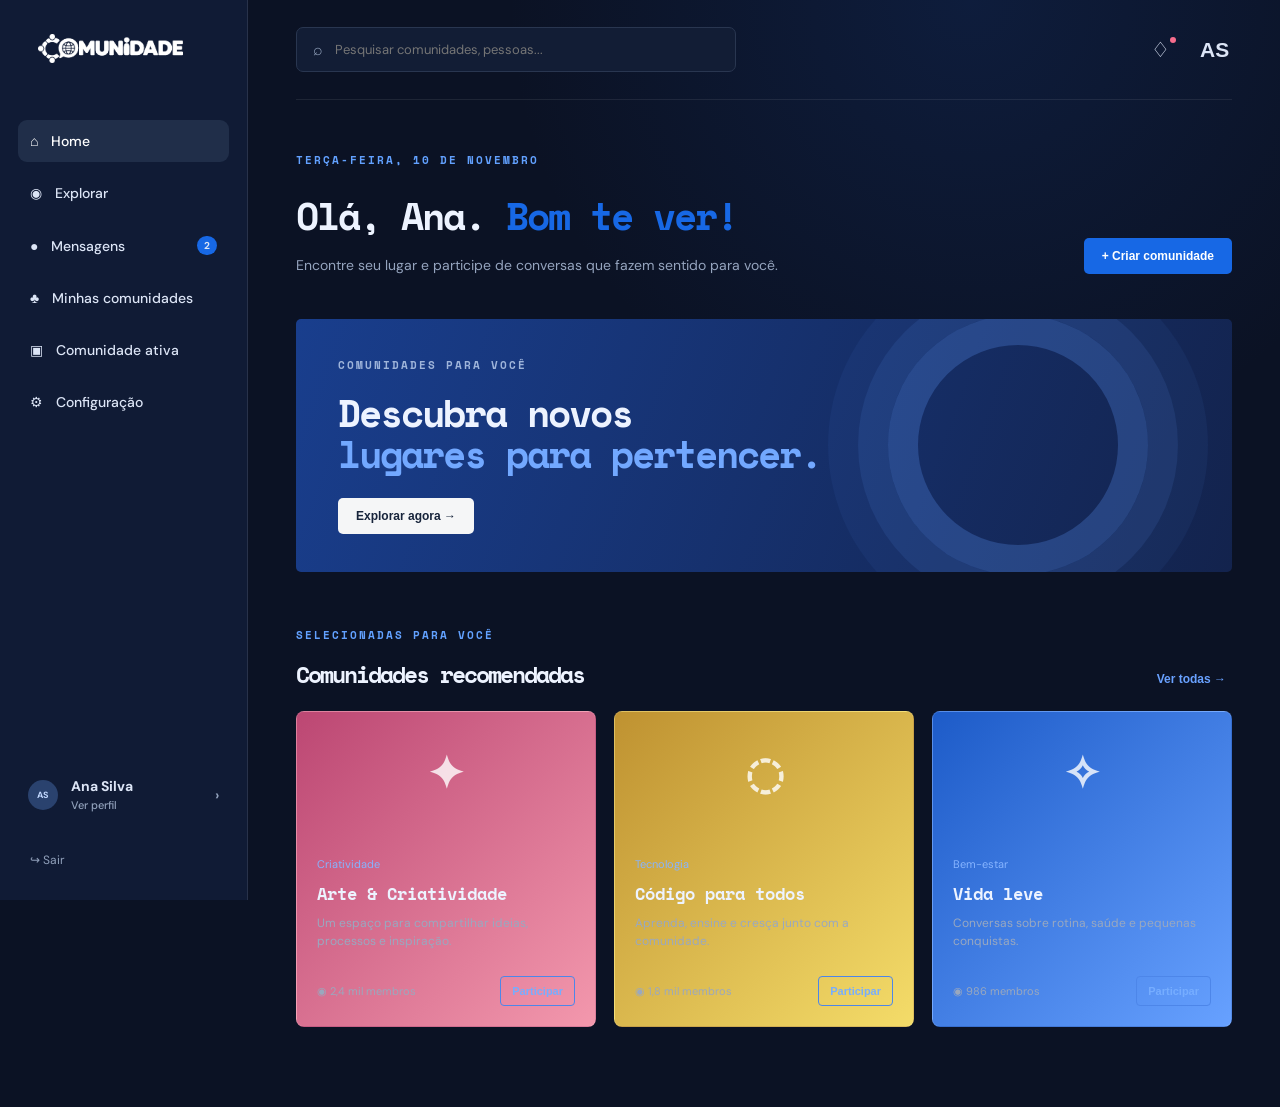
==== app.html @ 450a6f8a "Adiciona prototipo navegavel do MVP Co-authored-by: Copilot <223556219+Copilot@users.noreply.github." ====
<!doctype html>
<html lang="pt-BR">
  <head>
    <meta charset="UTF-8" />
    <meta name="viewport" content="width=device-width, initial-scale=1.0" />
    <title>Início | Comunidade</title>
    <link rel="preconnect" href="https://fonts.googleapis.com" />
    <link rel="preconnect" href="https://fonts.gstatic.com" crossorigin />
    <link href="https://fonts.googleapis.com/css2?family=DM+Sans:wght@400;500;600;700&family=Space+Mono:wght@400;700&display=swap" rel="stylesheet" />
    <link rel="stylesheet" href="css/styles.css" />
  </head>
  <body class="app-page">
    <aside class="app-sidebar">
      <a class="app-logo" href="#home"><img src="arquivos/logo-comunidade.png" alt="Comunidade" /></a>
      <nav class="app-nav" aria-label="Menu da aplicação">
        <button class="app-nav-item active" data-view="home">⌂ <span>Home</span></button>
        <button class="app-nav-item" data-view="discovery">◉ <span>Explorar</span></button>
        <button class="app-nav-item" data-view="messages">● <span>Mensagens</span><b>2</b></button>
        <button class="app-nav-item" data-view="communities">♣ <span>Minhas comunidades</span></button>
        <button class="app-nav-item" data-view="community">▣ <span>Comunidade ativa</span></button>
        <button class="app-nav-item" data-view="admin">▤ <span>Painel do criador</span></button>
        <button class="app-nav-item" data-view="settings">⚙ <span>Configuração</span></button>
      </nav>
      <div class="sidebar-bottom">
        <button class="profile-mini" data-view="profile"><span class="avatar avatar-small">AS</span><span><strong>Ana Silva</strong><small>Ver perfil</small></span><b>›</b></button>
        <a href="index.html">↪ Sair</a>
      </div>
    </aside>

    <main class="app-main">
      <header class="app-topbar">
        <div class="search-box"><span>⌕</span><input id="global-search" type="search" placeholder="Pesquisar comunidades, pessoas..." /></div>
        <div class="top-actions"><button aria-label="Notificações">♢<b class="notification-dot"></b></button><button class="avatar">AS</button></div>
      </header>

      <section class="app-view active-view" id="home-view">
        <div class="app-welcome"><div><p class="eyebrow blue-eyebrow">terça-feira, 10 de novembro</p><h1>Olá, Ana. <span>Bom te ver!</span></h1><p>Encontre seu lugar e participe de conversas que fazem sentido para você.</p></div><button class="button button-primary" data-view="create">+ Criar comunidade</button></div>
        <div class="app-hero-banner"><div><p class="eyebrow">comunidades para você</p><h2>Descubra novos<br /><strong>lugares para pertencer.</strong></h2><button class="button button-light" data-view="discovery">Explorar agora →</button></div><div class="banner-shape" aria-hidden="true"></div></div>
        <div class="content-heading"><div><p class="eyebrow blue-eyebrow">selecionadas para você</p><h2>Comunidades recomendadas</h2></div><button class="text-button" data-view="discovery">Ver todas →</button></div>
        <div class="app-cards">
          <article class="app-community-card gradient-pink"><div class="community-cover">✦</div><div class="community-info"><span class="tag">Criatividade</span><h3>Arte & Criatividade</h3><p>Um espaço para compartilhar ideias, processos e inspiração.</p><div class="card-footer"><span>◉ 2,4 mil membros</span><button class="join-button">Participar</button></div></div></article>
          <article class="app-community-card gradient-yellow"><div class="community-cover">◌</div><div class="community-info"><span class="tag">Tecnologia</span><h3>Código para todos</h3><p>Aprenda, ensine e cresça junto com a comunidade.</p><div class="card-footer"><span>◉ 1,8 mil membros</span><button class="join-button">Participar</button></div></div></article>
          <article class="app-community-card gradient-blue"><div class="community-cover">✧</div><div class="community-info"><span class="tag">Bem-estar</span><h3>Vida leve</h3><p>Conversas sobre rotina, saúde e pequenas conquistas.</p><div class="card-footer"><span>◉ 986 membros</span><button class="join-button">Participar</button></div></div></article>
        </div>
      </section>

      <section class="app-view" id="discovery-view">
        <div class="page-title"><p class="eyebrow blue-eyebrow">explore novos espaços</p><h1>Descobrir comunidades</h1><p>Pesquise por interesses e encontre um grupo para chamar de seu.</p></div>
        <div class="filter-row"><button class="filter-chip selected">Todas</button><button class="filter-chip">Tecnologia</button><button class="filter-chip">Arte</button><button class="filter-chip">Educação</button><button class="filter-chip">Bem-estar</button></div>
        <div class="app-cards discovery-cards">
          <article class="app-community-card gradient-blue"><div class="community-cover">⌘</div><div class="community-info"><span class="tag">Tecnologia</span><h3>Design sem fronteiras</h3><p>Troque referências e aprenda com outros criadores.</p><div class="card-footer"><span>◉ 4,2 mil membros</span><button class="join-button">Participar</button></div></div></article>
          <article class="app-community-card gradient-pink"><div class="community-cover">☼</div><div class="community-info"><span class="tag">Fotografia</span><h3>Olhar cotidiano</h3><p>Fotografia, narrativas e o mundo visto de perto.</p><div class="card-footer"><span>◉ 734 membros</span><button class="join-button">Participar</button></div></div></article>
          <article class="app-community-card gradient-yellow"><div class="community-cover">✎</div><div class="community-info"><span class="tag">Educação</span><h3>Estudos em rede</h3><p>Organize sua jornada e encontre parceiros de estudo.</p><div class="card-footer"><span>◉ 3,1 mil membros</span><button class="join-button">Participar</button></div></div></article>
        </div>
      </section>

      <section class="app-view" id="community-view">
        <div class="community-detail-cover gradient-blue"><span>✦</span></div>
        <div class="community-detail-head"><div class="avatar avatar-large">AC</div><div><p class="eyebrow blue-eyebrow">comunidade aberta</p><h1>Arte & Criatividade</h1><p>Um espaço para compartilhar ideias, processos e inspiração.</p><span class="muted">◉ 2.421 membros · criada há 2 anos</span></div><button class="button button-primary join-button">Participar</button></div>
        <div class="community-tabs"><button class="selected">Feed</button><button>Eventos</button><button>Membros</button><button>Regras</button></div>
        <div class="community-feed"><article class="post-card"><div class="post-author"><span class="avatar">ML</span><div><strong>Marina Lima</strong><small>há 24 minutos</small></div><button>•••</button></div><p>Qual foi a última coisa que vocês criaram? Compartilho aqui meu estudo de cores da semana 🎨</p><div class="post-image gradient-pink">✦</div><div class="post-actions"><button>♡ 24</button><button>◌ 8 comentários</button><button>↗ Compartilhar</button></div></article><aside class="side-card"><h3>Sobre a comunidade</h3><p>Um lugar aberto para experimentar, perguntar e celebrar o processo criativo.</p><hr /><h3>Próximo evento</h3><div class="event-item"><b>18<br /><small>NOV</small></b><span><strong>Encontro criativo</strong><small>Online · 19:00</small></span></div><button class="text-button">Ver todos os eventos →</button></aside></div>
      </section>

      <section class="app-view" id="profile-view">
        <div class="page-title"><p class="eyebrow blue-eyebrow">seu espaço</p><h1>Meu perfil</h1></div>
        <div class="profile-header"><span class="avatar avatar-profile">AS</span><div><h2>Ana Silva</h2><p>@anasilva · São Paulo, Brasil</p><p class="muted">Criadora, curiosa e apaixonada por aprender coisas novas.</p></div><button class="button button-outline">Editar perfil</button></div>
        <div class="profile-grid"><div class="side-card"><h3>Meus interesses</h3><div class="interest-tags"><span>Design</span><span>Tecnologia</span><span>Fotografia</span><span>Livros</span></div></div><div class="side-card"><h3>Comunidades participantes</h3><div class="member-row"><span class="avatar avatar-small">AC</span><span><strong>Arte & Criatividade</strong><small>2,4 mil membros</small></span><b>›</b></div><div class="member-row"><span class="avatar avatar-small">CP</span><span><strong>Código para todos</strong><small>1,8 mil membros</small></span><b>›</b></div></div></div>
      </section>

      <section class="app-view" id="admin-view">
        <div class="page-title"><p class="eyebrow blue-eyebrow">ferramentas do criador</p><h1>Painel do criador</h1><p>Gerencie sua comunidade e acompanhe o que está acontecendo.</p></div>
        <div class="stats-grid"><div class="stat-card"><span>membros</span><strong>2.421</strong><small>↑ 12% este mês</small></div><div class="stat-card"><span>publicações</span><strong>186</strong><small>↑ 8% este mês</small></div><div class="stat-card"><span>engajamento</span><strong>78%</strong><small>↑ 4% este mês</small></div></div>
        <div class="admin-grid"><div class="side-card"><div class="card-heading"><h3>Atalhos rápidos</h3></div><button class="admin-action">＋ Criar publicação <span>→</span></button><button class="admin-action">✎ Editar informações <span>→</span></button><button class="admin-action">♣ Gerenciar membros <span>→</span></button></div><div class="side-card"><div class="card-heading"><h3>Publicações recentes</h3><button class="text-button">Ver todas</button></div><div class="admin-post"><span class="avatar avatar-small">ML</span><span><strong>Marina Lima publicou no feed</strong><small>há 24 minutos</small></span></div><div class="admin-post"><span class="avatar avatar-small">JP</span><span><strong>João Paulo entrou na comunidade</strong><small>há 1 hora</small></span></div></div></div>
      </section>

      <section class="app-view" id="messages-view"><div class="page-title"><p class="eyebrow blue-eyebrow">converse</p><h1>Mensagens</h1><p>Suas conversas aparecem aqui.</p></div><div class="empty-state">●<h2>Nenhuma conversa aberta</h2><p>Quando você começar a conversar, suas mensagens aparecerão aqui.</p></div></section>
      <section class="app-view" id="communities-view"><div class="page-title"><p class="eyebrow blue-eyebrow">seus espaços</p><h1>Minhas comunidades</h1></div><div class="app-cards"><article class="app-community-card gradient-pink"><div class="community-cover">✦</div><div class="community-info"><h3>Arte & Criatividade</h3><p>Você participa desta comunidade.</p><div class="card-footer"><span>◉ 2,4 mil membros</span><button class="join-button">Abrir</button></div></div></article></div></section>
      <section class="app-view" id="settings-view"><div class="page-title"><p class="eyebrow blue-eyebrow">personalize sua experiência</p><h1>Configuração</h1></div><div class="side-card settings-card"><h3>Preferências de acessibilidade</h3><label class="setting-row"><span>Alto contraste <small>Melhora a leitura dos elementos.</small></span><input type="checkbox" /></label><label class="setting-row"><span>Texto maior <small>Aumenta o tamanho da fonte.</small></span><input type="checkbox" /></label><label class="setting-row"><span>Notificações por e-mail <small>Receba novidades das suas comunidades.</small></span><input type="checkbox" checked /></label></div></section>
      <section class="app-view" id="create-view"><div class="page-title"><p class="eyebrow blue-eyebrow">dê vida à sua ideia</p><h1>Criar comunidade</h1><p>Reúna pessoas em torno do que importa para você.</p></div><form class="create-form side-card"><label>Nome da comunidade<input type="text" placeholder="Ex.: Clube do livro" required /></label><label>Descrição<textarea placeholder="Conte um pouco sobre sua comunidade"></textarea></label><label>Categoria<select><option>Escolha uma categoria</option><option>Tecnologia</option><option>Arte e criatividade</option><option>Educação</option></select></label><button class="button button-primary" type="submit">Criar comunidade →</button><p class="form-status"></p></form></section>
    </main>
    <script src="js/app.js"></script>
  </body>
</html>
---- css/styles.css ----
:root {
  --blue: #1768e5;
  --deep-blue: #0c2e73;
  --ink: #050505;
  --paper: #f5f4f0;
  --surface: #10131b;
  --surface-raised: #171c27;
  --muted: #9daac2;
  --navy: #7e94be;
  --line: rgba(255, 255, 255, 0.18);
  font-family: "DM Sans", sans-serif;
  color: var(--paper);
  background: var(--blue);
}

* { box-sizing: border-box; }
html { scroll-behavior: smooth; }
body { margin: 0; background: var(--ink); }
a { color: inherit; text-decoration: none; }
.sr-only { position: absolute; width: 1px; height: 1px; padding: 0; overflow: hidden; clip: rect(0, 0, 0, 0); white-space: nowrap; border: 0; }

.site-header {
  position: sticky; top: 0; z-index: 10; min-height: 78px; padding: 0 5.5vw;
  display: flex; align-items: center; gap: 30px; background: rgba(9, 45, 114, .9);
  border-bottom: 1px solid rgba(255,255,255,.2); backdrop-filter: blur(14px);
}
.brand { display: inline-flex; align-items: center; white-space: nowrap; }
.brand img { display: block; width: 178px; height: auto; filter: brightness(0) invert(1); }
.main-nav { display: flex; align-items: center; justify-content: center; gap: 22px; flex: 1; font-size: 12px; color: #edf3ff; }
.main-nav a { transition: color .2s ease; }.main-nav a:hover { color: #b6d0ff; }
.header-actions { display: flex; gap: 9px; }
.button { display: inline-flex; align-items: center; justify-content: center; gap: 7px; min-height: 36px; padding: 0 17px; border: 1px solid transparent; border-radius: 5px; font-size: 12px; font-weight: 600; transition: transform .2s, background .2s; }
.button:hover { transform: translateY(-2px); }.button-outline { border-color: #e8f0ff; }.button-light { background: #f5f6f7; color: #17243b; }.button-primary { background: var(--blue); color: white; }
.menu-toggle { display: none; background: none; border: 0; color: white; }

.hero { position: relative; min-height: 640px; overflow: hidden; background: var(--ink); padding: 83px 9.5vw 110px; }
.hero-copy { position: relative; z-index: 1; max-width: 720px; }
.eyebrow { margin: 0 0 19px; color: #9eb4da; font: 700 11px "Space Mono", monospace; letter-spacing: 2px; text-transform: uppercase; }
h1, h2 { margin: 0; font-family: "Space Mono", monospace; letter-spacing: -2px; line-height: 1.08; }
h1 { font-size: clamp(32px, 4vw, 58px); }.hero h1 strong { color: var(--blue); font-weight: 700; }
.hero-description { margin: 30px 0 0; color: #d7d7d7; font-size: 14px; line-height: 1.55; }
.hero-subtitle { margin: 24px 0 0; color: #aaa; font-size: 13px; }.hero-actions { display: flex; gap: 12px; margin-top: 127px; }
.hero-actions .button { min-height: 45px; padding: 0 18px; }
.hero-art { position: absolute; width: 410px; height: 410px; right: 9%; top: 86px; opacity: .9; }
.orbit { position: absolute; border: 1px solid rgba(23, 104, 229, .45); border-radius: 50%; transform: rotate(-24deg); }
.orbit-one { inset: 20px 0; }.orbit-two { inset: 0 60px; transform: rotate(45deg); }
.hero-dot { position: absolute; inset: 125px; border-radius: 50%; background: radial-gradient(circle at 35% 30%, #3987ff, var(--blue)); box-shadow: 0 0 90px rgba(23,104,229,.5); }
.hero-card { position: absolute; right: 0; bottom: 35px; display: flex; align-items: center; gap: 10px; padding: 12px 17px; background: #fff; color: var(--ink); font: 700 11px "Space Mono", monospace; }
.hero-card span { font-size: 23px; color: var(--blue); }.hero-card p { margin: 0; line-height: 1.3; }

.community-section { background: #0e162a; color: var(--paper); padding: 82px 1.5vw 155px; border-top: 1px solid rgba(255,255,255,.07); }.blue-eyebrow { color: #62a1ff; }
.section-heading { max-width: 680px; margin: 0 auto; text-align: center; }.section-rule { width: 40px; height: 3px; margin: 0 auto 15px; border-radius: 3px; background: #4b91ff; box-shadow: 0 0 16px rgba(75,145,255,.65); }.section-heading h2 { color: #edf4ff; font-size: clamp(30px, 3vw, 42px); }.section-heading > p:last-child { margin: 13px auto 0; max-width: 610px; color: #a7b5ca; line-height: 1.45; }
.community-grid { display: grid; grid-template-columns: repeat(4, 1fr); gap: 25px; margin-top: 16px; }
.community-card { min-height: 202px; padding: 26px 22px; display: flex; flex-direction: column; border: 1px solid #334665; border-radius: 12px; background: linear-gradient(145deg, #151f37, #0b1120); color: #fff; box-shadow: 0 10px 24px rgba(0,0,0,.22); transition: transform .2s, border-color .2s, box-shadow .2s; }.community-card:hover { transform: translateY(-5px); border-color: #4d8ff2; box-shadow: 0 14px 30px rgba(0,0,0,.35), 0 0 18px rgba(23,104,229,.12); }.card-icon { display: grid; place-items: center; width: 48px; height: 48px; border: 1px solid #8eadd9; border-radius: 10px; color: #65a2ff; font-size: 26px; line-height: 1; background: rgba(23,104,229,.1); }.community-card h3 { margin: 14px 0 11px; font: 700 16px "DM Sans", sans-serif; }.community-card p { margin: 0; max-width: 240px; line-height: 1.35; font-size: 13px; color: #c1ccdc; }.community-card a { margin-top: auto; color: #65a2ff; font-size: 13px; font-weight: 700; }.community-card a span { font-size: 18px; }
.about-section { display: flex; justify-content: space-between; gap: 50px; padding: 100px 9.5vw; background: #080a0f; color: var(--paper); border-top: 1px solid rgba(255,255,255,.07); }.about-section > p { max-width: 420px; margin: 38px 0 0; line-height: 1.7; color: #a4adbd; }
.signup-section { display: grid; grid-template-columns: minmax(0, 1fr) minmax(320px, 430px); gap: 10vw; padding: 100px 9.5vw; background: #0e1118; border-top: 1px solid rgba(255,255,255,.07); }
.signup-intro h2 { font-size: clamp(30px, 4vw, 53px); }.signup-intro h2 span { color: var(--blue); }.signup-intro > p:not(.eyebrow) { max-width: 420px; margin-top: 26px; color: #a4adbd; line-height: 1.7; }.signup-points { display: grid; gap: 12px; margin-top: 35px; color: #d8e3f7; font-size: 13px; }
.signup-form { padding: 32px; border: 1px solid rgba(255,255,255,.13); background: #171c27; border-radius: 4px; box-shadow: 0 18px 50px rgba(0,0,0,.2); }.signup-form h3 { margin: 0; font: 700 24px "Space Mono", monospace; }.form-caption { margin: 9px 0 26px; color: #9daac2; font-size: 13px; }.signup-form label:not(.checkbox-label) { display: block; margin: 16px 0 7px; color: #e6ecf7; font-size: 12px; font-weight: 600; }.signup-form input[type="text"], .signup-form input[type="email"], .signup-form input[type="password"] { width: 100%; padding: 13px 14px; border: 1px solid #394457; border-radius: 4px; outline: none; background: #0e1118; color: #fff; font: 13px "DM Sans", sans-serif; }.signup-form input:focus { border-color: #4b91ff; box-shadow: 0 0 0 2px rgba(75,145,255,.17); }.signup-form input::placeholder { color: #778398; }.checkbox-label { display: flex; align-items: flex-start; gap: 9px; margin: 20px 0; color: #9daac2; font-size: 11px; line-height: 1.4; }.checkbox-label input { accent-color: var(--blue); margin-top: 2px; }.submit-button { width: 100%; min-height: 44px; border: 0; cursor: pointer; }.form-status { min-height: 18px; margin: 14px 0 0; color: #73d6a0; font-size: 12px; line-height: 1.4; }.login-hint { margin: 20px 0 0; text-align: center; color: #9daac2; font-size: 12px; }.login-hint a { color: #67a1ff; font-weight: 700; }
.signup-form select { width: 100%; padding: 13px 14px; border: 1px solid #394457; border-radius: 4px; outline: none; background: #0e1118; color: #fff; font: 13px "DM Sans", sans-serif; }.signup-form select:focus { border-color: #4b91ff; box-shadow: 0 0 0 2px rgba(75,145,255,.17); }
.site-footer { display: flex; align-items: center; justify-content: space-between; padding: 30px 9.5vw; background: var(--deep-blue); color: #fff; }.site-footer p { margin: 0; color: #b6c8e7; font-size: 13px; }.site-footer small { color: #8ca4cf; }
.auth-page { min-height: 100vh; background: #080a0f; }.auth-page .site-header { justify-content: space-between; }.auth-layout { min-height: calc(100vh - 78px); display: grid; grid-template-columns: minmax(0, 1fr) minmax(320px, 430px); align-items: center; gap: 10vw; padding: 70px 12vw; }.auth-message h1 { margin: 0; font: 700 clamp(34px, 4vw, 58px)/1.08 "Space Mono", monospace; letter-spacing: -2px; }.auth-message h1 strong { color: var(--blue); }.auth-message > p:not(.eyebrow) { max-width: 430px; margin-top: 27px; color: #a4adbd; line-height: 1.7; }.auth-layout .signup-form h2 { margin: 0; font: 700 24px "Space Mono", monospace; }.auth-back { margin-left: auto; }.auth-page .signup-form { width: 100%; }
.login-options { display: flex; align-items: center; justify-content: space-between; gap: 12px; margin: 15px 0 20px; }.login-options .checkbox-label { margin: 0; }.login-options > a { color: #67a1ff; font-size: 11px; font-weight: 700; white-space: nowrap; }

/* Logged-in MVP */
.app-page { display: flex; min-height: 100vh; background: #0b1224; color: #edf3ff; }
.app-sidebar { position: fixed; inset: 0 auto 0 0; width: 248px; display: flex; flex-direction: column; padding: 34px 18px 22px; background: #101b35; border-right: 1px solid rgba(255,255,255,.1); }
.app-logo img { width: 145px; filter: brightness(0) invert(1); margin: 0 20px 52px; }.app-nav { display: grid; gap: 10px; }.app-nav-item, .profile-mini { display: flex; align-items: center; gap: 13px; width: 100%; padding: 12px; border: 0; border-radius: 9px; background: transparent; color: #dce5f6; cursor: pointer; font: 500 14px "DM Sans", sans-serif; text-align: left; }.app-nav-item:hover, .app-nav-item.active { background: #202e49; color: #fff; }.app-nav-item:first-letter { font-size: 18px; }.app-nav-item b { margin-left: auto; min-width: 20px; padding: 3px 5px; border-radius: 20px; background: var(--blue); font-size: 10px; text-align: center; }.sidebar-bottom { margin-top: auto; }.profile-mini { margin-bottom: 20px; padding: 10px; }.profile-mini span:nth-child(2) { display: grid; gap: 3px; }.profile-mini small { color: #91a1bb; font-size: 11px; }.profile-mini > b { margin-left: auto; color: #91a1bb; }.sidebar-bottom > a { display: block; padding: 10px 12px; color: #91a1bb; font-size: 12px; }
.app-main { width: calc(100% - 248px); min-height: 100vh; margin-left: 248px; padding: 0 48px 80px; background: radial-gradient(circle at 70% 0, rgba(24,64,140,.23), transparent 35%), #0b1224; }.app-topbar { display: flex; justify-content: space-between; align-items: center; min-height: 100px; border-bottom: 1px solid rgba(255,255,255,.08); }.search-box { display: flex; align-items: center; gap: 10px; width: min(440px, 60%); padding: 11px 16px; border: 1px solid #293650; border-radius: 7px; color: #91a1bb; background: #121d35; }.search-box input { width: 100%; border: 0; outline: 0; background: transparent; color: #fff; font: 13px "DM Sans", sans-serif; }.top-actions { display: flex; align-items: center; gap: 18px; }.top-actions button { position: relative; border: 0; background: transparent; color: #dce5f6; cursor: pointer; font-size: 21px; }.notification-dot { position: absolute; top: 0; right: 0; width: 6px; height: 6px; border-radius: 50%; background: #f66d8d; }.app-view { display: none; max-width: 1160px; padding-top: 52px; }.app-view.active-view { display: block; }.app-welcome, .content-heading, .page-title { display: flex; align-items: end; justify-content: space-between; gap: 25px; }.app-welcome h1, .page-title h1 { margin: 0; font: 700 clamp(28px, 3vw, 42px) "Space Mono", monospace; letter-spacing: -2px; }.app-welcome h1 span { color: var(--blue); }.app-welcome p:not(.eyebrow), .page-title p:not(.eyebrow) { margin: 12px 0 0; color: #95a4be; font-size: 14px; }.app-hero-banner { position: relative; display: flex; align-items: center; min-height: 245px; margin-top: 45px; overflow: hidden; padding: 38px 42px; border-radius: 5px; background: linear-gradient(110deg, #193e8d, #13234d); }.app-hero-banner h2 { font-size: clamp(24px, 3vw, 39px); }.app-hero-banner h2 strong { color: #72a8ff; }.banner-shape { position: absolute; right: 9%; width: 260px; height: 260px; border: 30px solid rgba(95,154,255,.25); border-radius: 50%; box-shadow: 0 0 0 30px rgba(95,154,255,.1), 0 0 0 60px rgba(95,154,255,.06); }.app-hero-banner .button { margin-top: 23px; }.content-heading { margin-top: 55px; }.content-heading h2 { font-size: 23px; }.text-button { border: 0; background: transparent; color: #69a1ff; cursor: pointer; font-size: 12px; font-weight: 700; }.app-cards { display: grid; grid-template-columns: repeat(3, 1fr); gap: 18px; margin-top: 24px; }.app-community-card { overflow: hidden; border: 1px solid rgba(255,255,255,.1); border-radius: 8px; background: #141d31; }.community-cover { height: 120px; display: grid; place-items: center; color: rgba(255,255,255,.8); font: 700 45px "Space Mono", monospace; }.gradient-pink { background: linear-gradient(135deg, #bc4773, #f398ad); }.gradient-yellow { background: linear-gradient(135deg, #bf9231, #f4dc69); }.gradient-blue { background: linear-gradient(135deg, #1d5bc8, #67a1ff); }.community-info { padding: 20px; }.tag { display: inline-block; color: #86b4ff; font-size: 11px; }.community-info h3 { margin: 8px 0; font: 700 17px "Space Mono", monospace; }.community-info p { min-height: 40px; margin: 0; color: #99a8c0; font-size: 12px; line-height: 1.5; }.card-footer { display: flex; align-items: center; justify-content: space-between; gap: 8px; margin-top: 22px; color: #9aa8be; font-size: 11px; }.join-button { padding: 8px 11px; border: 1px solid #4d86e9; border-radius: 4px; background: transparent; color: #76adff; cursor: pointer; font-size: 11px; font-weight: 700; }.join-button.joined { border-color: #69d7a1; color: #69d7a1; }
.filter-row { display: flex; flex-wrap: wrap; gap: 9px; margin-top: 34px; }.filter-chip { padding: 9px 16px; border: 1px solid #344360; border-radius: 30px; background: transparent; color: #a7b5ca; cursor: pointer; font-size: 12px; }.filter-chip.selected { border-color: var(--blue); background: var(--blue); color: #fff; }.discovery-cards { margin-top: 25px; }.community-detail-cover { height: 220px; display: grid; place-items: center; margin-top: 20px; border-radius: 7px; color: rgba(255,255,255,.7); font: 700 80px "Space Mono", monospace; }.community-detail-head { display: flex; align-items: center; gap: 18px; margin-top: -35px; padding: 0 26px; }.community-detail-head > div:nth-child(2) { flex: 1; }.community-detail-head h1 { margin: 3px 0 7px; font-size: 29px; }.community-detail-head p { margin: 0 0 8px; color: #b2bfd2; font-size: 13px; }.muted { color: #8797b2; font-size: 11px; }.community-tabs { display: flex; gap: 25px; margin-top: 35px; border-bottom: 1px solid #26344f; }.community-tabs button { padding: 13px 3px; border: 0; border-bottom: 2px solid transparent; background: transparent; color: #94a4bd; cursor: pointer; font-size: 12px; }.community-tabs button.selected { border-color: var(--blue); color: #fff; }.community-feed { display: grid; grid-template-columns: minmax(0, 1fr) 300px; gap: 22px; margin-top: 24px; }.post-card, .side-card, .stat-card { padding: 22px; border: 1px solid rgba(255,255,255,.1); border-radius: 7px; background: #141d31; }.post-author, .member-row, .admin-post { display: flex; align-items: center; gap: 11px; }.post-author > div, .member-row > span:nth-child(2), .admin-post > span:nth-child(2) { display: grid; gap: 3px; }.post-author small, .member-row small, .admin-post small { color: #8292ac; font-size: 10px; }.post-author button { margin-left: auto; border: 0; background: transparent; color: #9baac0; }.post-card > p { line-height: 1.6; font-size: 14px; }.post-image { display: grid; place-items: center; height: 170px; border-radius: 5px; color: rgba(255,255,255,.8); font-size: 50px; }.post-actions { display: flex; gap: 22px; margin-top: 15px; }.post-actions button { border: 0; background: transparent; color: #91a1ba; cursor: pointer; font-size: 11px; }.side-card h3 { margin: 0 0 13px; font: 700 15px "Space Mono", monospace; }.side-card p { color: #9eacc1; line-height: 1.55; font-size: 12px; }.side-card hr { margin: 24px 0; border: 0; border-top: 1px solid #29364f; }.event-item { display: flex; gap: 12px; margin: 17px 0 21px; }.event-item b { padding: 7px 8px; border-radius: 4px; background: #213e76; color: #78acff; text-align: center; }.event-item b small { font-size: 9px; }.event-item span { display: grid; gap: 4px; font-size: 12px; }.event-item span small { color: #8d9cb3; }.avatar { display: grid; flex: 0 0 auto; place-items: center; width: 38px; height: 38px; border-radius: 50%; background: #2a426e; color: #c3d9ff; font-size: 11px; font-weight: 700; }.avatar-small { width: 30px; height: 30px; font-size: 9px; }.avatar-large { width: 74px; height: 74px; border: 4px solid #0b1224; font-size: 19px; }.avatar-profile { width: 90px; height: 90px; font-size: 24px; }.profile-header { display: flex; align-items: center; gap: 20px; margin-top: 35px; padding: 28px; border: 1px solid rgba(255,255,255,.1); border-radius: 7px; background: #141d31; }.profile-header > div { flex: 1; }.profile-header h2 { font-size: 23px; }.profile-header p { color: #95a4be; font-size: 13px; }.profile-grid, .admin-grid { display: grid; grid-template-columns: 1fr 1fr; gap: 20px; margin-top: 20px; }.interest-tags { display: flex; flex-wrap: wrap; gap: 8px; }.interest-tags span { padding: 7px 10px; border-radius: 5px; background: #1d3768; color: #8cb8ff; font-size: 11px; }.member-row { padding: 14px 0; border-top: 1px solid #27344a; }.member-row:first-of-type { margin-top: 17px; }.member-row b { margin-left: auto; color: #7d8da8; }.stats-grid { display: grid; grid-template-columns: repeat(3, 1fr); gap: 15px; margin-top: 35px; }.stat-card { display: grid; gap: 10px; }.stat-card span { color: #92a2bb; font-size: 11px; text-transform: uppercase; }.stat-card strong { font: 700 28px "Space Mono", monospace; }.stat-card small { color: #6fce9e; font-size: 11px; }.card-heading { display: flex; justify-content: space-between; align-items: center; }.admin-action { display: flex; justify-content: space-between; width: 100%; padding: 16px 0; border: 0; border-top: 1px solid #29364f; background: transparent; color: #e6ecf7; cursor: pointer; text-align: left; font-size: 12px; }.admin-post { padding: 13px 0; border-top: 1px solid #29364f; }.admin-post span:nth-child(2) { flex: 1; }.empty-state { margin: 50px auto; padding: 70px 20px; border: 1px dashed #354563; text-align: center; color: #5e86c4; }.empty-state h2 { color: #dae5f7; font-size: 20px; }.empty-state p { color: #93a2bb; font-size: 13px; }.settings-card { max-width: 650px; margin-top: 35px; }.setting-row { display: flex; justify-content: space-between; gap: 30px; padding: 19px 0; border-top: 1px solid #29364f; color: #e6ecf7; font-size: 13px; }.setting-row small { display: block; margin-top: 5px; color: #8d9db7; font-size: 11px; }.setting-row input { width: 34px; accent-color: var(--blue); }.create-form { display: grid; gap: 17px; max-width: 620px; margin-top: 35px; }.create-form label { display: grid; gap: 7px; color: #e6ecf7; font-size: 12px; font-weight: 600; }.create-form input, .create-form textarea, .create-form select { width: 100%; padding: 13px; border: 1px solid #394457; border-radius: 4px; outline: 0; background: #0e1118; color: #fff; font: 13px "DM Sans", sans-serif; }.create-form textarea { min-height: 110px; resize: vertical; }.create-form .button { justify-self: start; }.create-form .form-status { margin: 0; }

@media (max-width: 1000px) {
  .site-header { padding: 0 4vw; gap: 15px; }.main-nav { gap: 12px; font-size: 11px; }.hero-art { right: -80px; opacity: .45; }
}
@media (max-width: 720px) {
  .site-header { min-height: 68px; justify-content: space-between; }.menu-toggle { display: grid; gap: 4px; padding: 8px; }.menu-toggle > span:not(.sr-only) { width: 23px; height: 2px; background: white; }
  .main-nav { position: absolute; top: 68px; left: 0; right: 0; display: none; flex-direction: column; align-items: stretch; padding: 15px 6vw 20px; background: var(--deep-blue); }.main-nav.is-open { display: flex; }.main-nav a { padding: 10px 0; }.header-actions { display: none; }
  .hero { min-height: 670px; padding: 67px 7vw 70px; }.hero-art { top: 300px; right: -120px; transform: scale(.75); }.hero-actions { flex-direction: column; align-items: flex-start; margin-top: 70px; }.hero-actions .button { width: 100%; max-width: 270px; }
  .community-section, .about-section { padding: 70px 7vw; }.community-grid { grid-template-columns: 1fr; margin-top: 40px; }.community-card { min-height: 230px; }.about-section { flex-direction: column; gap: 0; }.about-section > p { margin-top: 28px; }.site-footer { flex-direction: column; align-items: flex-start; gap: 17px; padding: 30px 7vw; }
  .signup-section { grid-template-columns: 1fr; gap: 45px; padding: 70px 7vw; }.signup-form { padding: 24px 20px; }.auth-layout { grid-template-columns: 1fr; gap: 45px; padding: 60px 7vw; }.auth-message h1 { font-size: 38px; }.auth-back { display: inline-flex; }
  .app-page { display: block; }.app-sidebar { position: static; width: 100%; min-height: auto; padding: 17px; }.app-logo img { width: 135px; margin: 0 0 20px 10px; }.app-nav { display: flex; overflow-x: auto; gap: 7px; }.app-nav-item { width: auto; flex: 0 0 auto; padding: 10px; }.app-nav-item span { display: none; }.app-nav-item b, .sidebar-bottom { display: none; }.app-main { width: 100%; margin: 0; padding: 0 18px 50px; }.app-topbar { min-height: 76px; }.search-box { width: 70%; }.app-view { padding-top: 35px; }.app-welcome, .content-heading, .page-title { align-items: flex-start; flex-direction: column; }.app-welcome .button { align-self: stretch; }.app-hero-banner { min-height: 290px; padding: 30px 24px; }.banner-shape { right: -80px; opacity: .7; }.app-cards, .profile-grid, .admin-grid, .stats-grid, .community-feed { grid-template-columns: 1fr; }.community-detail-head { align-items: flex-start; flex-wrap: wrap; padding: 0 5px; }.community-detail-head > div:nth-child(2) { min-width: calc(100% - 95px); }.community-detail-head .button { margin-left: 92px; }.profile-header { align-items: flex-start; flex-wrap: wrap; }.profile-header > div { min-width: calc(100% - 110px); }.profile-header > .button { margin-left: 110px; }.login-options { align-items: flex-start; flex-direction: column; }
}
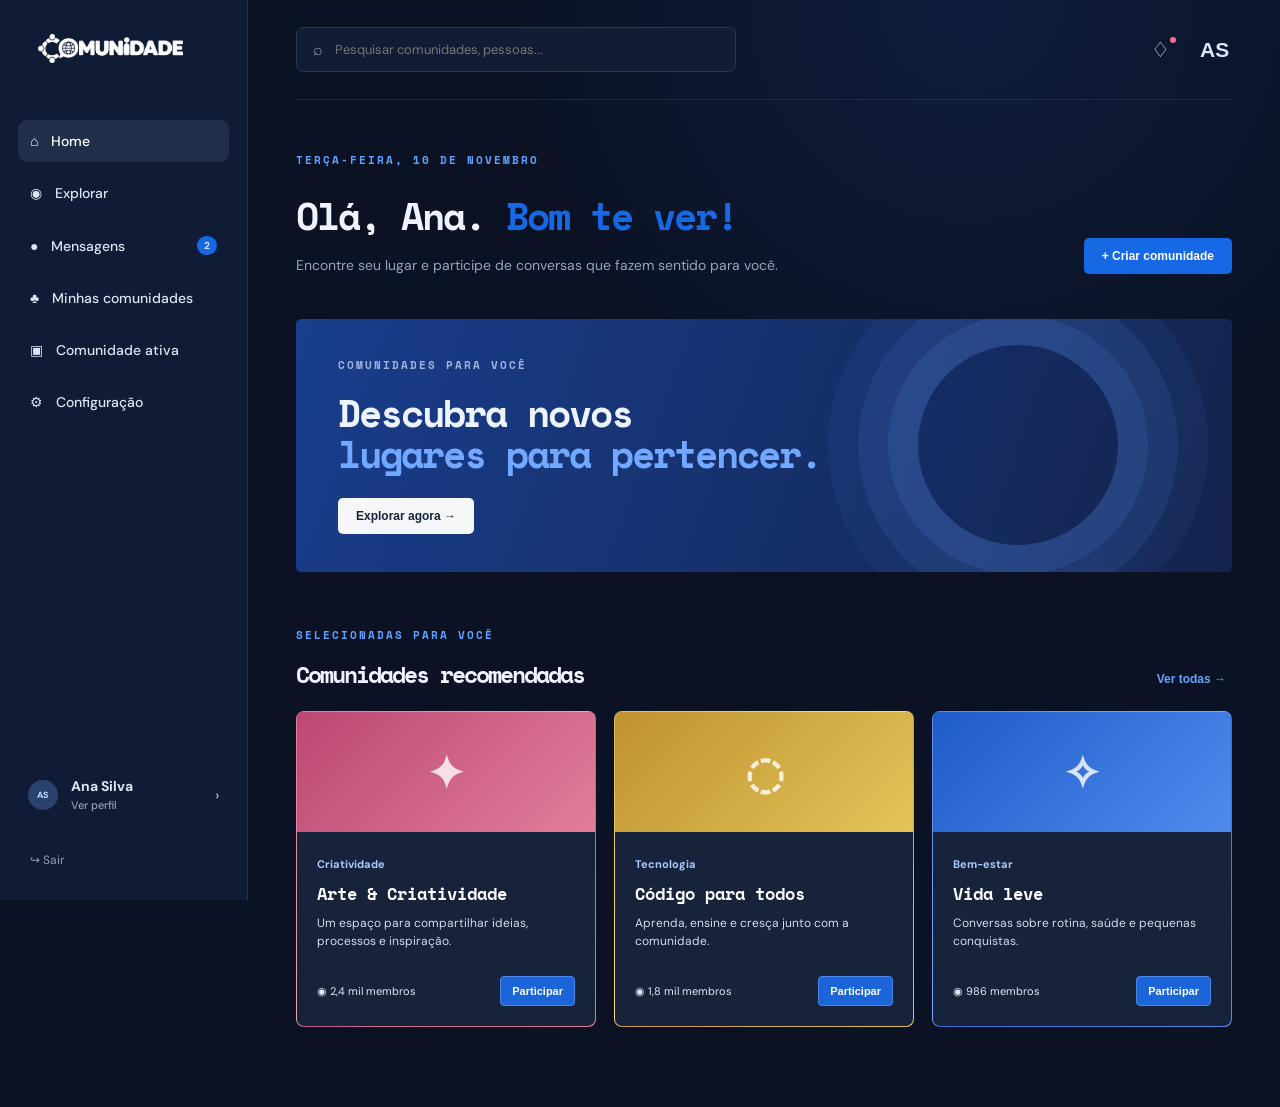
==== commit 25d50e0b: "Finaliza documentacao do projeto Co-authored-by: Copilot <223556219+Copilot@users.noreply.github.com" ====
--- a/app.html
+++ b/app.html
@@ -11,7 +11,7 @@
   </head>
   <body class="app-page">
     <aside class="app-sidebar">
-      <a class="app-logo" href="#home"><img src="arquivos/logo-comunidade.png" alt="Comunidade" /></a>
+      <a class="app-logo" href="#home-view"><img src="arquivos/logo-comunidade.png" alt="Comunidade" /></a>
       <nav class="app-nav" aria-label="Menu da aplicação">
         <button class="app-nav-item active" data-view="home">⌂ <span>Home</span></button>
         <button class="app-nav-item" data-view="discovery">◉ <span>Explorar</span></button>
@@ -38,9 +38,9 @@
         <div class="app-hero-banner"><div><p class="eyebrow">comunidades para você</p><h2>Descubra novos<br /><strong>lugares para pertencer.</strong></h2><button class="button button-light" data-view="discovery">Explorar agora →</button></div><div class="banner-shape" aria-hidden="true"></div></div>
         <div class="content-heading"><div><p class="eyebrow blue-eyebrow">selecionadas para você</p><h2>Comunidades recomendadas</h2></div><button class="text-button" data-view="discovery">Ver todas →</button></div>
         <div class="app-cards">
-          <article class="app-community-card gradient-pink"><div class="community-cover">✦</div><div class="community-info"><span class="tag">Criatividade</span><h3>Arte & Criatividade</h3><p>Um espaço para compartilhar ideias, processos e inspiração.</p><div class="card-footer"><span>◉ 2,4 mil membros</span><button class="join-button">Participar</button></div></div></article>
-          <article class="app-community-card gradient-yellow"><div class="community-cover">◌</div><div class="community-info"><span class="tag">Tecnologia</span><h3>Código para todos</h3><p>Aprenda, ensine e cresça junto com a comunidade.</p><div class="card-footer"><span>◉ 1,8 mil membros</span><button class="join-button">Participar</button></div></div></article>
-          <article class="app-community-card gradient-blue"><div class="community-cover">✧</div><div class="community-info"><span class="tag">Bem-estar</span><h3>Vida leve</h3><p>Conversas sobre rotina, saúde e pequenas conquistas.</p><div class="card-footer"><span>◉ 986 membros</span><button class="join-button">Participar</button></div></div></article>
+          <article class="app-community-card gradient-pink" data-category="Arte"><div class="community-cover">✦</div><div class="community-info"><span class="tag">Criatividade</span><h3>Arte & Criatividade</h3><p>Um espaço para compartilhar ideias, processos e inspiração.</p><div class="card-footer"><span>◉ 2,4 mil membros</span><button class="join-button" type="button">Participar</button></div></div></article>
+          <article class="app-community-card gradient-yellow" data-category="Tecnologia"><div class="community-cover">◌</div><div class="community-info"><span class="tag">Tecnologia</span><h3>Código para todos</h3><p>Aprenda, ensine e cresça junto com a comunidade.</p><div class="card-footer"><span>◉ 1,8 mil membros</span><button class="join-button" type="button">Participar</button></div></div></article>
+          <article class="app-community-card gradient-blue" data-category="Bem-estar"><div class="community-cover">✧</div><div class="community-info"><span class="tag">Bem-estar</span><h3>Vida leve</h3><p>Conversas sobre rotina, saúde e pequenas conquistas.</p><div class="card-footer"><span>◉ 986 membros</span><button class="join-button" type="button">Participar</button></div></div></article>
         </div>
       </section>
 
@@ -48,9 +48,9 @@
         <div class="page-title"><p class="eyebrow blue-eyebrow">explore novos espaços</p><h1>Descobrir comunidades</h1><p>Pesquise por interesses e encontre um grupo para chamar de seu.</p></div>
         <div class="filter-row"><button class="filter-chip selected">Todas</button><button class="filter-chip">Tecnologia</button><button class="filter-chip">Arte</button><button class="filter-chip">Educação</button><button class="filter-chip">Bem-estar</button></div>
         <div class="app-cards discovery-cards">
-          <article class="app-community-card gradient-blue"><div class="community-cover">⌘</div><div class="community-info"><span class="tag">Tecnologia</span><h3>Design sem fronteiras</h3><p>Troque referências e aprenda com outros criadores.</p><div class="card-footer"><span>◉ 4,2 mil membros</span><button class="join-button">Participar</button></div></div></article>
-          <article class="app-community-card gradient-pink"><div class="community-cover">☼</div><div class="community-info"><span class="tag">Fotografia</span><h3>Olhar cotidiano</h3><p>Fotografia, narrativas e o mundo visto de perto.</p><div class="card-footer"><span>◉ 734 membros</span><button class="join-button">Participar</button></div></div></article>
-          <article class="app-community-card gradient-yellow"><div class="community-cover">✎</div><div class="community-info"><span class="tag">Educação</span><h3>Estudos em rede</h3><p>Organize sua jornada e encontre parceiros de estudo.</p><div class="card-footer"><span>◉ 3,1 mil membros</span><button class="join-button">Participar</button></div></div></article>
+          <article class="app-community-card gradient-blue" data-category="Tecnologia"><div class="community-cover">⌘</div><div class="community-info"><span class="tag">Tecnologia</span><h3>Design sem fronteiras</h3><p>Troque referências e aprenda com outros criadores.</p><div class="card-footer"><span>◉ 4,2 mil membros</span><button class="join-button" type="button">Participar</button></div></div></article>
+          <article class="app-community-card gradient-pink" data-category="Arte"><div class="community-cover">☼</div><div class="community-info"><span class="tag">Fotografia</span><h3>Olhar cotidiano</h3><p>Fotografia, narrativas e o mundo visto de perto.</p><div class="card-footer"><span>◉ 734 membros</span><button class="join-button" type="button">Participar</button></div></div></article>
+          <article class="app-community-card gradient-yellow" data-category="Educação"><div class="community-cover">✎</div><div class="community-info"><span class="tag">Educação</span><h3>Estudos em rede</h3><p>Organize sua jornada e encontre parceiros de estudo.</p><div class="card-footer"><span>◉ 3,1 mil membros</span><button class="join-button" type="button">Participar</button></div></div></article>
         </div>
       </section>
 
@@ -76,7 +76,7 @@
       <section class="app-view" id="messages-view"><div class="page-title"><p class="eyebrow blue-eyebrow">converse</p><h1>Mensagens</h1><p>Suas conversas aparecem aqui.</p></div><div class="empty-state">●<h2>Nenhuma conversa aberta</h2><p>Quando você começar a conversar, suas mensagens aparecerão aqui.</p></div></section>
       <section class="app-view" id="communities-view"><div class="page-title"><p class="eyebrow blue-eyebrow">seus espaços</p><h1>Minhas comunidades</h1></div><div class="app-cards"><article class="app-community-card gradient-pink"><div class="community-cover">✦</div><div class="community-info"><h3>Arte & Criatividade</h3><p>Você participa desta comunidade.</p><div class="card-footer"><span>◉ 2,4 mil membros</span><button class="join-button">Abrir</button></div></div></article></div></section>
       <section class="app-view" id="settings-view"><div class="page-title"><p class="eyebrow blue-eyebrow">personalize sua experiência</p><h1>Configuração</h1></div><div class="side-card settings-card"><h3>Preferências de acessibilidade</h3><label class="setting-row"><span>Alto contraste <small>Melhora a leitura dos elementos.</small></span><input type="checkbox" /></label><label class="setting-row"><span>Texto maior <small>Aumenta o tamanho da fonte.</small></span><input type="checkbox" /></label><label class="setting-row"><span>Notificações por e-mail <small>Receba novidades das suas comunidades.</small></span><input type="checkbox" checked /></label></div></section>
-      <section class="app-view" id="create-view"><div class="page-title"><p class="eyebrow blue-eyebrow">dê vida à sua ideia</p><h1>Criar comunidade</h1><p>Reúna pessoas em torno do que importa para você.</p></div><form class="create-form side-card"><label>Nome da comunidade<input type="text" placeholder="Ex.: Clube do livro" required /></label><label>Descrição<textarea placeholder="Conte um pouco sobre sua comunidade"></textarea></label><label>Categoria<select><option>Escolha uma categoria</option><option>Tecnologia</option><option>Arte e criatividade</option><option>Educação</option></select></label><button class="button button-primary" type="submit">Criar comunidade →</button><p class="form-status"></p></form></section>
+      <section class="app-view" id="create-view"><div class="page-title"><p class="eyebrow blue-eyebrow">dê vida à sua ideia</p><h1>Criar comunidade</h1><p>Reúna pessoas em torno do que importa para você.</p></div><form class="create-form side-card"><label>Nome da comunidade<input type="text" placeholder="Ex.: Clube do livro" required /></label><label>Descrição<textarea placeholder="Conte um pouco sobre sua comunidade"></textarea></label><label>Categoria<select required><option value="" selected disabled>Escolha uma categoria</option><option>Tecnologia</option><option>Arte e criatividade</option><option>Educação</option></select></label><button class="button button-primary" type="submit">Criar comunidade →</button><p class="form-status"></p></form></section>
     </main>
     <script src="js/app.js"></script>
   </body>
--- a/css/styles.css
+++ b/css/styles.css
@@ -13,7 +13,20 @@
   background: var(--blue);
 }
 
+.app-page.high-contrast { background: #000; color: #fff; }
+.app-page.high-contrast .app-sidebar,
+.app-page.high-contrast .app-topbar,
+.app-page.high-contrast .side-card,
+.app-page.high-contrast .app-community-card { border-color: #fff; }
+.app-page.large-text { font-size: 112%; }
+
 * { box-sizing: border-box; }
+.app-community-card .community-info { background: #17233b; }
+.app-community-card .tag { color: #a9caff; font-weight: 700; }
+.app-community-card .community-info h3 { color: #ffffff; }
+.app-community-card .community-info p { color: #d3dced; }
+.app-community-card .card-footer { color: #e2e9f5; }
+.app-community-card .join-button { background: #1b65d8; color: #ffffff; }
 html { scroll-behavior: smooth; }
 body { margin: 0; background: var(--ink); }
 a { color: inherit; text-decoration: none; }
